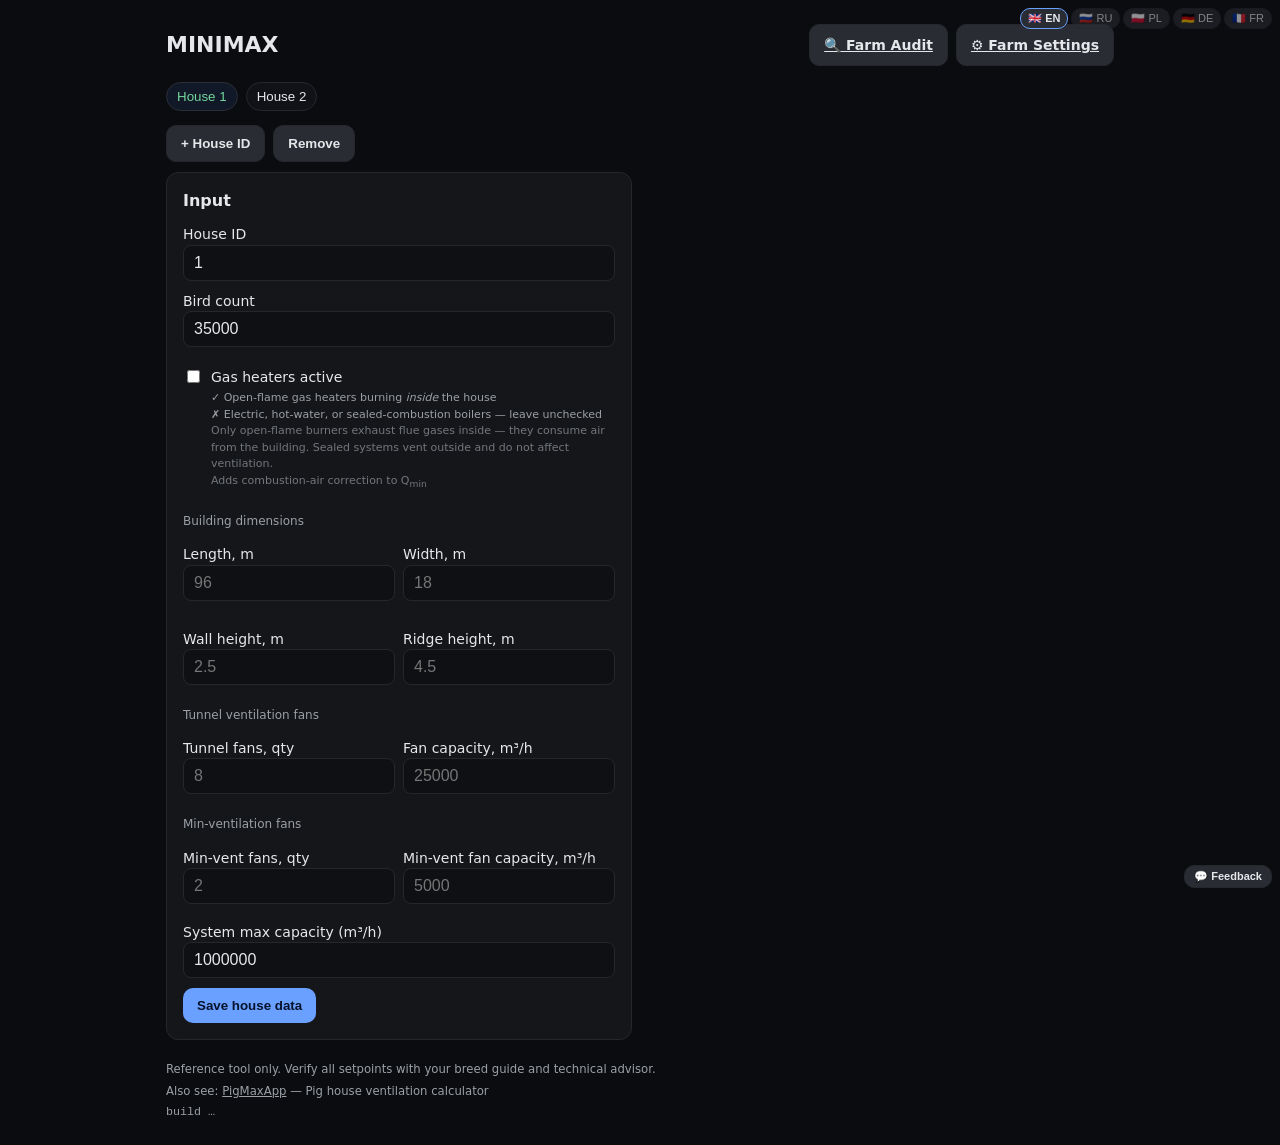
==== backend/app/static/index.html @ 1cb68621 "refactor(ui): no inline styles — components, utilities and tones in styles.css Step 2 of making the " ====
<!doctype html>
<html lang="en">
<head>
  <meta charset="utf-8" />
  <meta name="viewport" content="width=device-width, initial-scale=1" />
  <title>MINIMAX — Poultry House</title>
  <link rel="stylesheet" href="./styles.css" />
  <link rel="stylesheet" href="./theme.css" />
  <script src="./i18n/en.js"></script>
  <script src="./i18n/ru.js"></script>
  <script src="./i18n/pl.js"></script>
  <script src="./i18n/de.js"></script>
  <script src="./i18n/fr.js"></script>
  <script src="./i18n.js"></script>
  <script src="./ui.js"></script>
  <script src="./write-token.js"></script>
</head>
<body data-page-title="index_title">
  <main class="container">
    <div class="d-flex jc-between ai-center mb-16 wrap gap-10">
      <h1 class="m-0" data-i18n="index_h1">Ventilation Min/Max</h1>
      <div class="d-flex gap-8 wrap">
        <a class="btn btn-secondary" href="./calculators.html" data-i18n="nav_calculators">🔧 Calculators</a>
        <a class="btn btn-secondary" href="./settings.html" data-i18n="nav_settings">⚙️ Farm Settings</a>
      </div>
    </div>

    <section>
      <div id="tabs" class="tabs"></div>
      <div class="d-flex gap-8 wrap mb-10">
        <button id="addTab" class="btn btn-secondary">+ <span data-i18n="label_house_id">House ID</span></button>
        <button id="delTab" class="btn btn-secondary" data-i18n="btn_remove">Remove house</button>
      </div>
    </section>

    <!-- Content container -->
    <div id="contentContainer">
      <!-- Calc tab -->
      <section id="calcContent" class="grid">
        <div class="card">
          <h2 data-i18n="input_h2">Input</h2>
          <label>
            <span data-i18n="label_house_id">House ID</span>
            <input id="house" type="text" data-i18n-placeholder="house_placeholder" placeholder="e.g. House A-1" />
          </label>
          <label>
            <span data-i18n="label_bird_count">Bird count</span>
            <input id="birds" type="number" min="1" max="60000" />
          </label>

          <!-- Heater checkbox with explanation -->
          <label class="inline ai-flex-start gap-8">
            <input id="heater" type="checkbox" class="mt-3 shrink-0" />
            <span>
              <span data-i18n="heater_label">Gas heaters active</span>
              <span class="muted fs-11 d-block mt-3 lh-1_5"
                    data-i18n-html="heater_desc_html"></span>
            </span>
          </label>

          <!-- Building dimensions -->
          <p class="muted fs-12 mt-12 mb-4" data-i18n="label_bldg_dims_grp">Building dimensions</p>
          <div class="d-grid cols-2 gap-8">
            <label>
              <span data-i18n="label_length_idx">Length, m</span>
              <input id="houseLength" type="number" step="0.5" min="10" max="500" placeholder="96" />
            </label>
            <label>
              <span data-i18n="label_width_idx">Width, m</span>
              <input id="houseWidth" type="number" step="0.5" min="5" max="100" placeholder="18" />
            </label>
            <label>
              <span data-i18n="label_height_wall_idx">Wall height, m</span>
              <input id="houseHeightWall" type="number" step="0.1" min="1" max="10" placeholder="2.5" />
            </label>
            <label>
              <span data-i18n="label_height_ridge_idx">Ridge height, m</span>
              <input id="houseHeightRidge" type="number" step="0.1" min="1" max="20" placeholder="4.5" />
            </label>
          </div>

          <div id="uaBadge" class="note-ok mt-8 py-6 px-12 fs-12" hidden></div>

          <p class="muted fs-12 mt-12 mb-4" data-i18n="label_tunnel_fans_grp">Tunnel ventilation fans</p>
          <div class="d-grid cols-2 gap-8">
            <label>
              <span data-i18n="label_num_fans">Tunnel fans, qty</span>
              <input id="numFans" type="number" min="1" max="50" placeholder="8" />
            </label>
            <label>
              <span data-i18n="label_fan_cap_m3h">Fan capacity, m³/h</span>
              <input id="fanCapM3h" type="number" min="1000" step="1000" placeholder="25000" />
            </label>
          </div>

          <p class="muted fs-12 mt-12 mb-4" data-i18n="label_min_fans_grp">Min-ventilation fans</p>
          <div class="d-grid cols-2 gap-8">
            <label>
              <span data-i18n="label_num_min_fans">Min-vent fans, qty</span>
              <input id="numMinFans" type="number" min="1" max="50" placeholder="2" />
            </label>
            <label>
              <span data-i18n="label_min_fan_cap_m3h">Min-vent fan capacity, m³/h</span>
              <input id="minFanCapM3h" type="number" min="100" step="100" placeholder="5000" />
            </label>
          </div>

          <label class="mt-8">
            <span class="d-flex ai-center gap-6 wrap">
              <span data-i18n="label_sys_max">System max capacity (m³/h)</span>
              <span id="capAutoNote" class="muted fs-11"></span>
            </span>
            <input id="cap" type="number" min="0"
                   data-i18n-placeholder="placeholder_cap"
                   placeholder="leave blank if unknown" />
          </label>
          <div class="d-flex gap-8 wrap mt-4">
            <button id="sumBtn" class="btn" data-i18n="btn_save_house">Save house data</button>
          </div>
        </div>
      </section>
    </div>

    <footer>
      <small data-i18n="footer_text">Reference tool only. Verify all setpoints with your breed guide and technical advisor.</small>
      <small class="muted d-block mt-4">
        <span data-i18n="footer_see_also">Also see:</span>
        <a href="https://github.com/MikeVances/PigMaxApp" target="_blank" class="c-muted">PigMaxApp</a>
        — <span data-i18n="footer_related_pig">Pig house ventilation calculator</span>
      </small>
      <!-- Хэш коммита из /version: быстрая проверка, что деплой на Render прошёл -->
      <small class="muted d-block mt-4 ff-mono">build <span id="buildVersion">…</span></small>
    </footer>

    <script>
      // Показываем хэш коммита из Render — моментальная проверка что деплой прошёл
      fetch('./version').then(r => r.json()).then(d => {
        document.getElementById('buildVersion').textContent = d.commit;
      }).catch(() => {});
    </script>
  </main>

  <!-- Confirm delete modal -->
  <div id="modal" class="modal hidden">
    <div class="modal-card">
      <h3 class="mt-0 mb-8" data-i18n="modal_title">Remove house?</h3>
      <p class="muted" id="modalText" data-i18n="modal_default_txt">Are you sure you want to remove this house?</p>
      <div class="d-flex gap-8 jc-end mt-12">
        <button id="modalCancel" class="btn btn-secondary" data-i18n="modal_cancel">Cancel</button>
        <button id="modalOk" class="btn btn-danger" data-i18n="modal_remove">Remove</button>
      </div>
    </div>
  </div>

  <script src="./app.js"></script>
  <script src="./feedback.js"></script>
</body>
</html>
---- backend/app/static/styles.css ----
/* ─────────────────────────────────────────────────────────────────────────────
   Дизайн-токены. Единственное место, где заданы цвета, радиусы и шрифт.
   Разметка и JS ссылаются только на var(--…); чтобы перекрасить интерфейс,
   достаточно переопределить переменные в data/theme.css (подключается после
   этого файла, см. README «Customizing the look»).
   ───────────────────────────────────────────────────────────────────────────── */
:root {
  /* Поверхности: от самой тёмной (фон страницы) к приподнятым */
  --bg:              #0b0c10;
  --card:            #15161a;
  --surface:         #0e1013;   /* поля ввода, строки «ключ-значение», инфо-блоки, code */
  --surface-raised:  #101217;   /* неактивная вкладка */
  --surface-active:  #111827;   /* активная вкладка */
  --bar-track:       #1a1b20;   /* дорожка индикатора в процентах */
  --btn-secondary:   #2a2c33;
  --border:          #26272c;
  --border-active:   #2b2e35;

  /* Текст и акценты */
  --text:            #e6e7eb;
  --muted:           #9aa0a6;
  --accent:          #6aa0ff;   /* основная кнопка, ссылки, первая серия графика */
  --accent-2:        #74d69b;   /* активная вкладка, третья серия графика */
  --on-accent:       #05122b;   /* текст на кнопке акцентного цвета */

  /* Статусы: три уровня «хорошо / внимание / плохо» и фон для заметок */
  --ok:              #74d69b;
  --ok-bg:           #0f1f15;
  --warn:            #ffcf6b;
  --warn-bg:         #3a2f1a;
  --danger:          #ff7a7a;
  --danger-bg:       #2a1a1a;
  --on-danger:       #1b0b0b;   /* текст на кнопке цвета danger */

  /* Шкала оценки из четырёх ступеней (герметичность, качество калибровки,
     индекс THI, скорость в приточных): от отличного к плохому */
  --grade-1:         #4ade80;  --grade-1-bg: #14532d;
  --grade-2:         #fbbf24;  --grade-2-bg: #713f12;
  --grade-3:         #fb923c;  --grade-3-bg: #7c2d12;
  --grade-4:         #f87171;  --grade-4-bg: #450a0a;

  /* Серии графиков профиля (вес, температура, вентиляция) */
  --chart-1:         var(--accent);
  --chart-2:         var(--warn);
  --chart-3:         var(--accent-2);

  /* Геометрия и прочее */
  --radius-xs:       4px;
  --radius-sm:       6px;
  --radius:          8px;
  --radius-lg:       12px;
  --radius-pill:     999px;
  --overlay:         rgba(0, 0, 0, 0.5);
  --shadow-modal:    0 10px 30px rgba(0, 0, 0, 0.4);
  --font:            14px/1.45 system-ui, -apple-system, Segoe UI, Roboto, Arial;
}

/* ─── База ─────────────────────────────────────────────────────────────────── */
* { box-sizing: border-box; }
/* Атрибут hidden — единственный способ скрыть элемент из JS (el.hidden = true).
   !important нужен, потому что display из классов (.d-flex, .grid) иначе
   перебивает правило браузера для [hidden] и элемент остаётся видимым. */
[hidden] { display: none !important; }
body { background: var(--bg); color: var(--text); margin: 0; font: var(--font); }
.container { max-width: 980px; margin: 24px auto; padding: 0 16px; }
h1 { margin: 0 0 16px; font-size: 22px; }
h2 { font-size: 16px; margin: 0 0 12px; }
.grid { display: grid; grid-template-columns: 1fr 1fr; gap: 16px; align-items: start; }
.card { background: var(--card); border: 1px solid var(--border); border-radius: var(--radius-lg); padding: 16px; }
label { display: block; margin: 10px 0; }
/* Одиночный класс, а не label.inline: правило должно уступать утилитам ниже
   (ai-*, gap-*) так же, как раньше уступало inline-стилю */
.inline { display: inline-flex; align-items: center; gap: 6px; margin-right: 10px; }
input[type="number"], input[type="text"] { width: 100%; padding: 8px 10px; background: var(--surface); color: var(--text); border: 1px solid var(--border); border-radius: var(--radius); }
select { width: 100%; padding: 8px 10px; background: var(--surface); color: var(--text); border: 1px solid var(--border); border-radius: var(--radius); }

/* ─── Кнопки ───────────────────────────────────────────────────────────────── */
.btn { background: var(--accent); color: var(--on-accent); border: 0; padding: 10px 14px; border-radius: 10px; cursor: pointer; font-weight: 600; }
.btn-secondary { background: var(--btn-secondary); color: var(--text); border: 1px solid var(--border); }
.btn-danger { background: var(--danger); color: var(--on-danger); }
.btn:disabled { opacity: 0.38; cursor: not-allowed; }
.btn:not(:disabled):hover { filter: brightness(1.12); }

/* ─── Вкладки помещений ────────────────────────────────────────────────────── */
/* overflow-x:auto + nowrap — вкладки скроллятся горизонтально, а не переносятся.
   Без этого при большом числе домов вкладки занимают весь экран. */
.tabs { display: flex; gap: 8px; margin-bottom: 10px; flex-wrap: nowrap; overflow-x: auto; padding-bottom: 4px; -webkit-overflow-scrolling: touch; scrollbar-width: none; }
.tabs::-webkit-scrollbar { display: none; }
/* flex-shrink:0 — таб не сжимается при nowrap, сохраняет читаемость текста */
.tab { flex-shrink: 0; padding: 6px 10px; border: 1px solid var(--border); border-radius: var(--radius-pill); cursor: pointer; background: var(--surface-raised); color: var(--text); }
.tab.active { background: var(--surface-active); border-color: var(--border-active); color: var(--accent-2); }

/* ─── Вкладки инструментов (calculators.html) ──────────────────────────────── */
.tool-tabs { display: flex; gap: 8px; margin-bottom: 20px; flex-wrap: wrap; }
.tool-tab { padding: 8px 16px; border: 1px solid var(--border); border-radius: var(--radius-pill); cursor: pointer; background: var(--surface-raised); color: var(--text); transition: all .15s; touch-action: manipulation; }
.tool-tab.active { background: var(--surface-active); border-color: var(--border-active); color: var(--accent-2); }
.tool-panel { display: none; }
.tool-panel.active { display: block; }

/* ─── Результаты ───────────────────────────────────────────────────────────── */
.muted { color: var(--muted); }
.result { display: grid; gap: 8px; }
.kv { display: flex; justify-content: space-between; border: 1px solid var(--border); padding: 8px 10px; border-radius: var(--radius); background: var(--surface); }
.big { font-size: 22px; font-weight: 700; }
.ok { color: var(--ok); }
.warn { color: var(--warn); }
.danger { color: var(--danger); }

/* Бейдж итоговой оценки и его четыре ступени (классы герметичности из API) */
.result-badge { display: inline-block; padding: 6px 14px; border-radius: 20px; font-weight: 700; font-size: 16px; margin-bottom: 12px; }
.badge-tight      { background: var(--grade-1-bg); color: var(--grade-1); }
.badge-moderate   { background: var(--grade-2-bg); color: var(--grade-2); }
.badge-leaky      { background: var(--grade-3-bg); color: var(--grade-3); }
.badge-very_leaky { background: var(--grade-4-bg); color: var(--grade-4); }

.section-divider { border: 0; border-top: 1px solid var(--border); margin: 20px 0; }
.field-row   { display: grid; grid-template-columns: 1fr 1fr; gap: 12px; }
.field-row-3 { display: grid; grid-template-columns: 1fr 1fr 1fr; gap: 12px; }
@media (max-width: 600px) {
  .field-row, .field-row-3 { grid-template-columns: 1fr; }
}

.info-block { background: var(--surface); border: 1px solid var(--border); border-radius: var(--radius); padding: 12px 14px; margin-top: 8px; font-size: 13px; color: var(--muted); line-height: 1.6; }
.pct-bar-wrap { background: var(--bar-track); border-radius: var(--radius-sm); height: 10px; overflow: hidden; margin-top: 6px; }
.pct-bar { height: 10px; border-radius: var(--radius-sm); transition: width .4s; }

/* ─── Таблицы ──────────────────────────────────────────────────────────────── */
table { width: 100%; border-collapse: collapse; margin-top: 12px; }
th, td { border-bottom: 1px solid var(--border); padding: 8px 6px; text-align: right; }
th:first-child, td:first-child { text-align: left; }
/* input внутри td создаёт свой formatting context — наследование text-align не работает */
td input[type="number"], td input[type="text"] { text-align: right; }
footer { margin-top: 18px; color: var(--muted); }
code { background: var(--surface); padding: 2px 6px; border-radius: var(--radius-sm); border: 1px solid var(--border); }

/* ─── Мобильные нюансы ─────────────────────────────────────────────────────── */
/* Предотвращаем авто-зум iOS Safari при фокусе на инпуте (триггер < 16px) */
input[type="number"], input[type="text"], select, textarea { font-size: 16px; }

/* Убираем 300мс задержку двойного тапа на iOS на интерактивных элементах */
.btn, .tab, button { touch-action: manipulation; }

/* Переключатель языка (создаёт i18n.js) */
.lang-switcher { position: fixed; top: 8px; right: 8px; z-index: 9999; display: flex; gap: 3px; }

@media (max-width: 860px) {
  .grid { grid-template-columns: 1fr; }
  /* На узком экране фиксированный угол закрывал заголовок страницы —
     переключатель становится обычной строкой над шапкой */
  .lang-switcher { position: static; justify-content: flex-end; padding: 8px 16px 0; }
}

/* ─── Модальное окно ───────────────────────────────────────────────────────── */
.modal { position: fixed; inset: 0; background: var(--overlay); display: grid; place-items: center; z-index: 1000; }
.modal.hidden { display: none; }
.modal-card { background: var(--card); border: 1px solid var(--border); border-radius: var(--radius-lg); padding: 16px; width: min(420px, 90vw); box-shadow: var(--shadow-modal); }

/* ═════════════════════════════════════════════════════════════════════════════
   Компоненты. Повторяющиеся сочетания со смыслом — правится одно место, а не
   каждая разметка. Порядок важен: этот раздел идёт после базовых правил
   (.btn, .kv, .modal-card), поэтому при равной специфичности побеждает он.
   ═════════════════════════════════════════════════════════════════════════════ */
/* Подсказка под полем или над таблицей */
.hint { font-size: 13px; color: var(--muted); }
/* Подзаголовок группы строк (мелкие заглавные) */
.section-label { font-size: 11px; color: var(--muted); font-weight: 600; text-transform: uppercase; letter-spacing: 0.5px; }
/* Формула в справке: моноширинный, просторный межстрочный */
.formula { font-family: monospace; line-height: 1.9; }
/* Таблица итогов расчёта */
.res-table { width: 100%; font-size: 14px; border-collapse: collapse; }
/* Заметки: цветная левая кромка + фон тона. Отступы — утилитами по месту */
.note-ok   { background: var(--ok-bg);   border-left: 3px solid var(--ok);   border-radius: var(--radius-xs); }
.note-warn { background: var(--warn-bg); border-left: 3px solid var(--warn); border-radius: var(--radius-xs); }
.divider { border: none; border-top: 1px solid var(--border); }
/* SVG-графики профиля тянутся по ширине карточки */
.chart-svg { width: 100%; height: auto; display: block; }
/* Окно чуть шире стандартного .modal-card (обратная связь) */
.dialog-narrow { width: min(480px, 92vw); }

/* Таймер теста остывания: акцент в покое, второй акцент во время замера */
.timer-display { font-size: 52px; font-weight: 700; font-family: monospace; letter-spacing: 6px; color: var(--accent); }
.timer-display.is-running { color: var(--accent-2); }
/* Кнопка отметки градуса: при одной зоне — крупная, её жмут на ходу */
.tap-btn-solo { font-size: 18px; padding: 12px 22px; }
/* Пилюля оценки (качество калибровки UA): фон и цвет — ступень шкалы */
.grade-pill { padding: 2px 10px; border-radius: 10px; font-size: 12px; }
/* Переключатель единиц графика: неактивная кнопка приглушена */
.unit-toggle { padding: 4px 12px; font-size: 12px; }
.is-dim { opacity: 0.45; }

/* Кнопки языка (создаёт i18n.js): неактивные приглушены, активная — с акцентной рамкой */
.lang-btn { font-size: 11px; padding: 3px 7px; transition: opacity .15s, border-color .15s; opacity: 0.55; font-weight: 400; }
.lang-btn.is-active { opacity: 1; border-color: var(--accent); font-weight: 700; }
.lang-btn:disabled { opacity: 0.3; }

/* Обратная связь (создаёт feedback.js) */
.feedback-trigger { position: fixed; bottom: 12px; right: 8px; z-index: 9998; font-size: 11px; padding: 4px 9px; }
.feedback-text { width: 100%; box-sizing: border-box; resize: vertical; background: var(--surface); color: inherit; border: 1px solid var(--border); border-radius: var(--radius-sm); padding: 8px; font-size: 14px; font-family: inherit; }
.feedback-status { min-height: 18px; font-size: 12px; margin-top: 6px; }

/* ═════════════════════════════════════════════════════════════════════════════
   Утилиты — одно свойство на класс, для разовой раскладки (отступы, сетки,
   размер шрифта). Имена: m/p + t/b/l/r/x/y + px (mt-8, px-12), fs-<px>, fw-<вес>,
   lh-1_5 (=1.5), d-flex, ai-/jc- (align/justify), cols-fit-<px> (auto-fit
   колонки шириной от N px), r-<px> (радиус). Цвета здесь не задаются — только
   через токены в разделе «Тоны» ниже.
   ═════════════════════════════════════════════════════════════════════════════ */
.d-block { display: block; }
.d-flex { display: flex; }
.d-grid { display: grid; }
.cols-2 { grid-template-columns: 1fr 1fr; }
.cols-fit-150 { grid-template-columns: repeat(auto-fit,minmax(150px,1fr)); }
.cols-fit-200 { grid-template-columns: repeat(auto-fit,minmax(200px,1fr)); }
.cols-fit-220 { grid-template-columns: repeat(auto-fit,minmax(220px,1fr)); }
.cols-fit-250 { grid-template-columns: repeat(auto-fit,minmax(250px,1fr)); }
.flex-1 { flex: 1; }
.shrink-0 { flex-shrink: 0; }
.wrap { flex-wrap: wrap; }
.basis-full { flex-basis: 100%; }
.ai-baseline { align-items: baseline; }
.ai-center { align-items: center; }
.ai-flex-end { align-items: flex-end; }
.ai-flex-start { align-items: flex-start; }
.ai-start { align-items: start; }
.jc-between { justify-content: space-between; }
.jc-end { justify-content: flex-end; }
.gap-6 { gap: 6px; }
.gap-8 { gap: 8px; }
.gap-10 { gap: 10px; }
.gap-12 { gap: 12px; }
.gap-16 { gap: 16px; }
.w-full { width: 100%; }
.minw-80 { min-width: 80px; }
.minw-140 { min-width: 140px; }
.minw-160 { min-width: 160px; }
.minw-180 { min-width: 180px; }
.minw-200 { min-width: 200px; }
.ox-auto { overflow-x: auto; }
.m-0 { margin: 0; }
.mb-0 { margin-bottom: 0; }
.mb-4 { margin-bottom: 4px; }
.mb-6 { margin-bottom: 6px; }
.mb-8 { margin-bottom: 8px; }
.mb-10 { margin-bottom: 10px; }
.mb-12 { margin-bottom: 12px; }
.mb-14 { margin-bottom: 14px; }
.mb-16 { margin-bottom: 16px; }
.mb-18 { margin-bottom: 18px; }
.mb-20 { margin-bottom: 20px; }
.ml-10 { margin-left: 10px; }
.ml-20 { margin-left: 20px; }
.mr-0 { margin-right: 0; }
.mt-0 { margin-top: 0; }
.mt-2 { margin-top: 2px; }
.mt-3 { margin-top: 3px; }
.mt-4 { margin-top: 4px; }
.mt-6 { margin-top: 6px; }
.mt-8 { margin-top: 8px; }
.mt-10 { margin-top: 10px; }
.mt-12 { margin-top: 12px; }
.mt-14 { margin-top: 14px; }
.mt-16 { margin-top: 16px; }
.mt-20 { margin-top: 20px; }
.mx-0 { margin-left: 0; margin-right: 0; }
.my-14 { margin-top: 14px; margin-bottom: 14px; }
.p-0 { padding: 0; }
.p-8 { padding: 8px; }
.p-10 { padding: 10px; }
.p-12 { padding: 12px; }
.pl-20 { padding-left: 20px; }
.pt-8 { padding-top: 8px; }
.pt-12 { padding-top: 12px; }
.px-0 { padding-left: 0; padding-right: 0; }
.px-8 { padding-left: 8px; padding-right: 8px; }
.px-12 { padding-left: 12px; padding-right: 12px; }
.px-16 { padding-left: 16px; padding-right: 16px; }
.py-4 { padding-top: 4px; padding-bottom: 4px; }
.py-6 { padding-top: 6px; padding-bottom: 6px; }
.py-20 { padding-top: 20px; padding-bottom: 20px; }
.fs-10 { font-size: 10px; }
.fs-11 { font-size: 11px; }
.fs-12 { font-size: 12px; }
.fs-13 { font-size: 13px; }
.fs-14 { font-size: 14px; }
.fs-16 { font-size: 16px; }
.fs-18 { font-size: 18px; }
.fs-20 { font-size: 20px; }
.fs-32 { font-size: 32px; }
.fw-400 { font-weight: 400; }
.fw-500 { font-weight: 500; }
.fw-600 { font-weight: 600; }
.fw-700 { font-weight: 700; }
.lh-1_5 { line-height: 1.5; }
.lh-1_6 { line-height: 1.6; }
.lh-1_8 { line-height: 1.8; }
.ff-mono { font-family: monospace; }
.ta-center { text-align: center; }
.ta-right { text-align: right; }
.ws-nowrap { white-space: nowrap; }
.op-70 { opacity: 0.7; }
.r-4 { border-radius: 4px; }
.r-6 { border-radius: 6px; }
.r-8 { border-radius: 8px; }
.r-10 { border-radius: 10px; }
.b-1 { border: 1px solid var(--border); }
.bt-1 { border-top: 1px solid var(--border); }
.bl-4 { border-left: 4px solid var(--border); }
.bl-3 { border-left: 3px solid var(--border); }

/* ═════════════════════════════════════════════════════════════════════════════
   Тоны. JS выбирает тон, а не цвет (ui.js: setTone/setBg/setEdge), поэтому
   смена палитры в theme.css перекрашивает и динамические статусы.
   Раздел последний: тон перекрывает цвет компонента (.muted, .hint).
   ═════════════════════════════════════════════════════════════════════════════ */
.c-text     { color: var(--text); }
.c-muted    { color: var(--muted); }
.c-accent   { color: var(--accent); }
.c-accent-2 { color: var(--accent-2); }
.c-ok       { color: var(--ok); }
.c-warn     { color: var(--warn); }
.c-danger   { color: var(--danger); }
.c-grade-1  { color: var(--grade-1); }
.c-grade-2  { color: var(--grade-2); }
.c-grade-3  { color: var(--grade-3); }
.c-grade-4  { color: var(--grade-4); }

.bg-bg        { background: var(--bg); }
.bg-card      { background: var(--card); }
.bg-ok-bg     { background: var(--ok-bg); }
.bg-danger-bg { background: var(--danger-bg); }
.bg-grade-1   { background: var(--grade-1-bg); }
.bg-grade-2   { background: var(--grade-2-bg); }
.bg-grade-3   { background: var(--grade-3-bg); }
.bg-grade-4   { background: var(--grade-4-bg); }

/* Цвет левой кромки карточки-решения; ширину задаёт bl-3/bl-4 */
.edge-ok     { border-left-color: var(--ok); }
.edge-danger { border-left-color: var(--danger); }
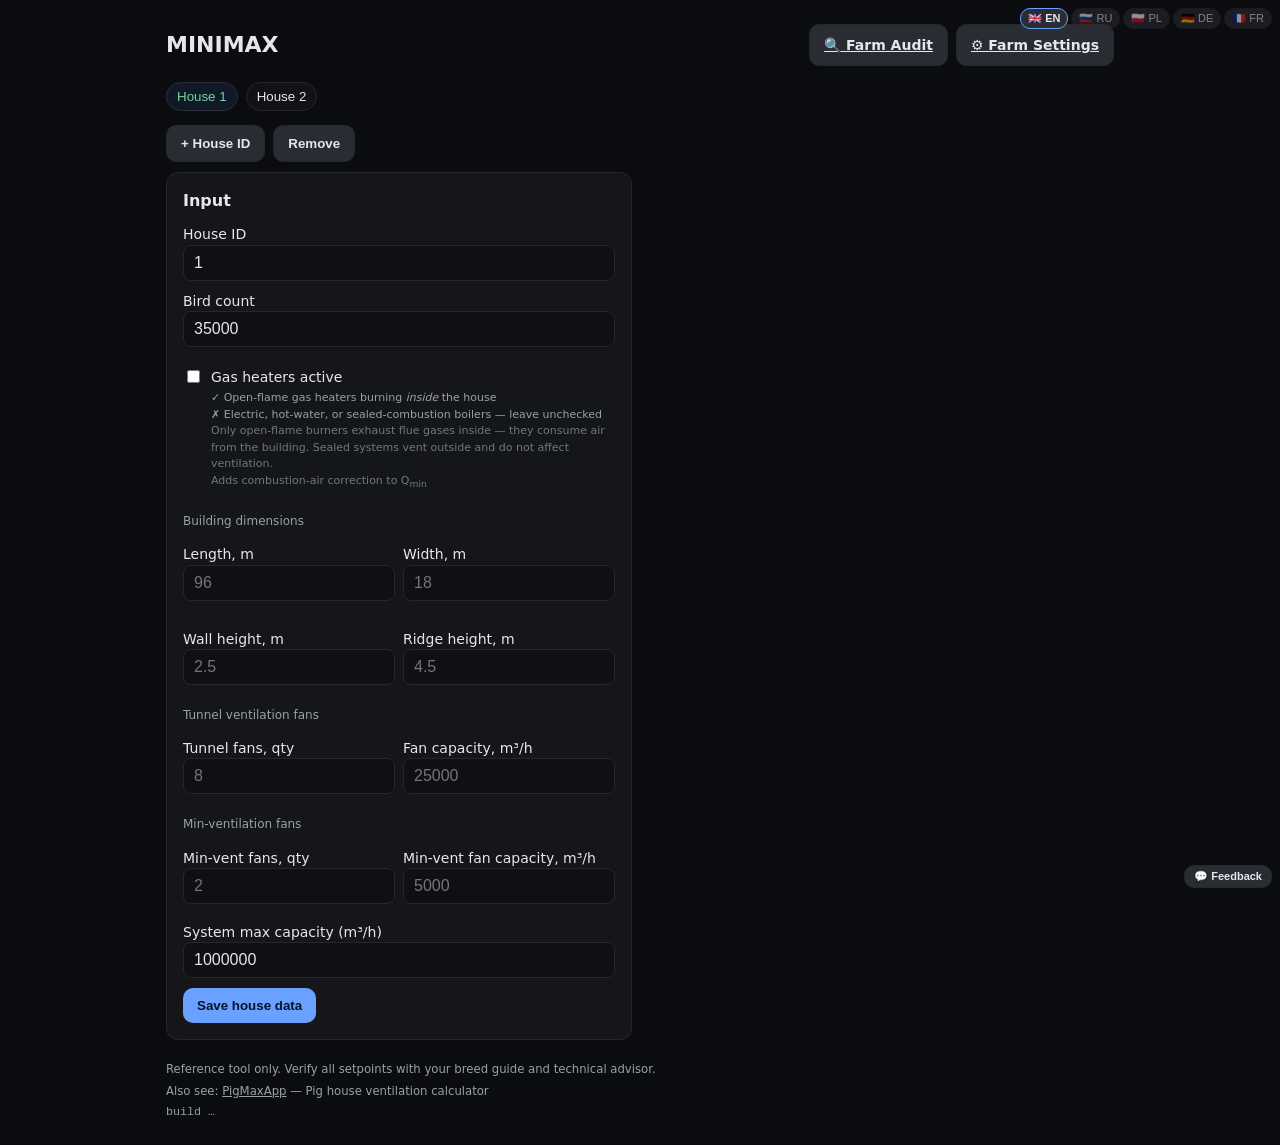
==== commit 5541d340: "fix(ui): parse numbers ourselves, report bad input at the field type="number" with parseFloat/Number" ====
--- a/backend/app/static/index.html
+++ b/backend/app/static/index.html
@@ -13,6 +13,7 @@
   <script src="./i18n/fr.js"></script>
   <script src="./i18n.js"></script>
   <script src="./ui.js"></script>
+  <script src="./numfield.js"></script>
   <script src="./write-token.js"></script>
 </head>
 <body data-page-title="index_title">
@@ -45,7 +46,7 @@
           </label>
           <label>
             <span data-i18n="label_bird_count">Bird count</span>
-            <input id="birds" type="number" min="1" max="60000" />
+            <input id="birds" type="text" data-num data-int inputmode="numeric" data-min="1" data-max="60000" />
           </label>
 
           <!-- Heater checkbox with explanation -->
@@ -63,19 +64,19 @@
           <div class="d-grid cols-2 gap-8">
             <label>
               <span data-i18n="label_length_idx">Length, m</span>
-              <input id="houseLength" type="number" step="0.5" min="10" max="500" placeholder="96" />
+              <input id="houseLength" type="text" data-num inputmode="decimal" data-min="10" data-max="500" placeholder="96" />
             </label>
             <label>
               <span data-i18n="label_width_idx">Width, m</span>
-              <input id="houseWidth" type="number" step="0.5" min="5" max="100" placeholder="18" />
+              <input id="houseWidth" type="text" data-num inputmode="decimal" data-min="5" data-max="100" placeholder="18" />
             </label>
             <label>
               <span data-i18n="label_height_wall_idx">Wall height, m</span>
-              <input id="houseHeightWall" type="number" step="0.1" min="1" max="10" placeholder="2.5" />
+              <input id="houseHeightWall" type="text" data-num inputmode="decimal" data-min="1" data-max="10" placeholder="2.5" />
             </label>
             <label>
               <span data-i18n="label_height_ridge_idx">Ridge height, m</span>
-              <input id="houseHeightRidge" type="number" step="0.1" min="1" max="20" placeholder="4.5" />
+              <input id="houseHeightRidge" type="text" data-num inputmode="decimal" data-min="1" data-max="20" placeholder="4.5" />
             </label>
           </div>
 
@@ -85,11 +86,11 @@
           <div class="d-grid cols-2 gap-8">
             <label>
               <span data-i18n="label_num_fans">Tunnel fans, qty</span>
-              <input id="numFans" type="number" min="1" max="50" placeholder="8" />
+              <input id="numFans" type="text" data-num data-int inputmode="numeric" data-min="1" data-max="50" placeholder="8" />
             </label>
             <label>
               <span data-i18n="label_fan_cap_m3h">Fan capacity, m³/h</span>
-              <input id="fanCapM3h" type="number" min="1000" step="1000" placeholder="25000" />
+              <input id="fanCapM3h" type="text" data-num inputmode="decimal" data-min="1000" placeholder="25000" />
             </label>
           </div>
 
@@ -97,11 +98,11 @@
           <div class="d-grid cols-2 gap-8">
             <label>
               <span data-i18n="label_num_min_fans">Min-vent fans, qty</span>
-              <input id="numMinFans" type="number" min="1" max="50" placeholder="2" />
+              <input id="numMinFans" type="text" data-num data-int inputmode="numeric" data-min="1" data-max="50" placeholder="2" />
             </label>
             <label>
               <span data-i18n="label_min_fan_cap_m3h">Min-vent fan capacity, m³/h</span>
-              <input id="minFanCapM3h" type="number" min="100" step="100" placeholder="5000" />
+              <input id="minFanCapM3h" type="text" data-num inputmode="decimal" data-min="100" placeholder="5000" />
             </label>
           </div>
 
@@ -110,7 +111,7 @@
               <span data-i18n="label_sys_max">System max capacity (m³/h)</span>
               <span id="capAutoNote" class="muted fs-11"></span>
             </span>
-            <input id="cap" type="number" min="0"
+            <input id="cap" type="text" data-num inputmode="decimal" data-min="0"
                    data-i18n-placeholder="placeholder_cap"
                    placeholder="leave blank if unknown" />
           </label>
--- a/backend/app/static/styles.css
+++ b/backend/app/static/styles.css
@@ -130,6 +130,8 @@
 th:first-child, td:first-child { text-align: left; }
 /* input внутри td создаёт свой formatting context — наследование text-align не работает */
 td input[type="number"], td input[type="text"] { text-align: right; }
+/* Неразобранное или вне диапазона число (numfield.js) — рамка у самого поля */
+input.is-invalid { border-color: var(--danger); background: var(--danger-bg); }
 footer { margin-top: 18px; color: var(--muted); }
 code { background: var(--surface); padding: 2px 6px; border-radius: var(--radius-sm); border: 1px solid var(--border); }
 
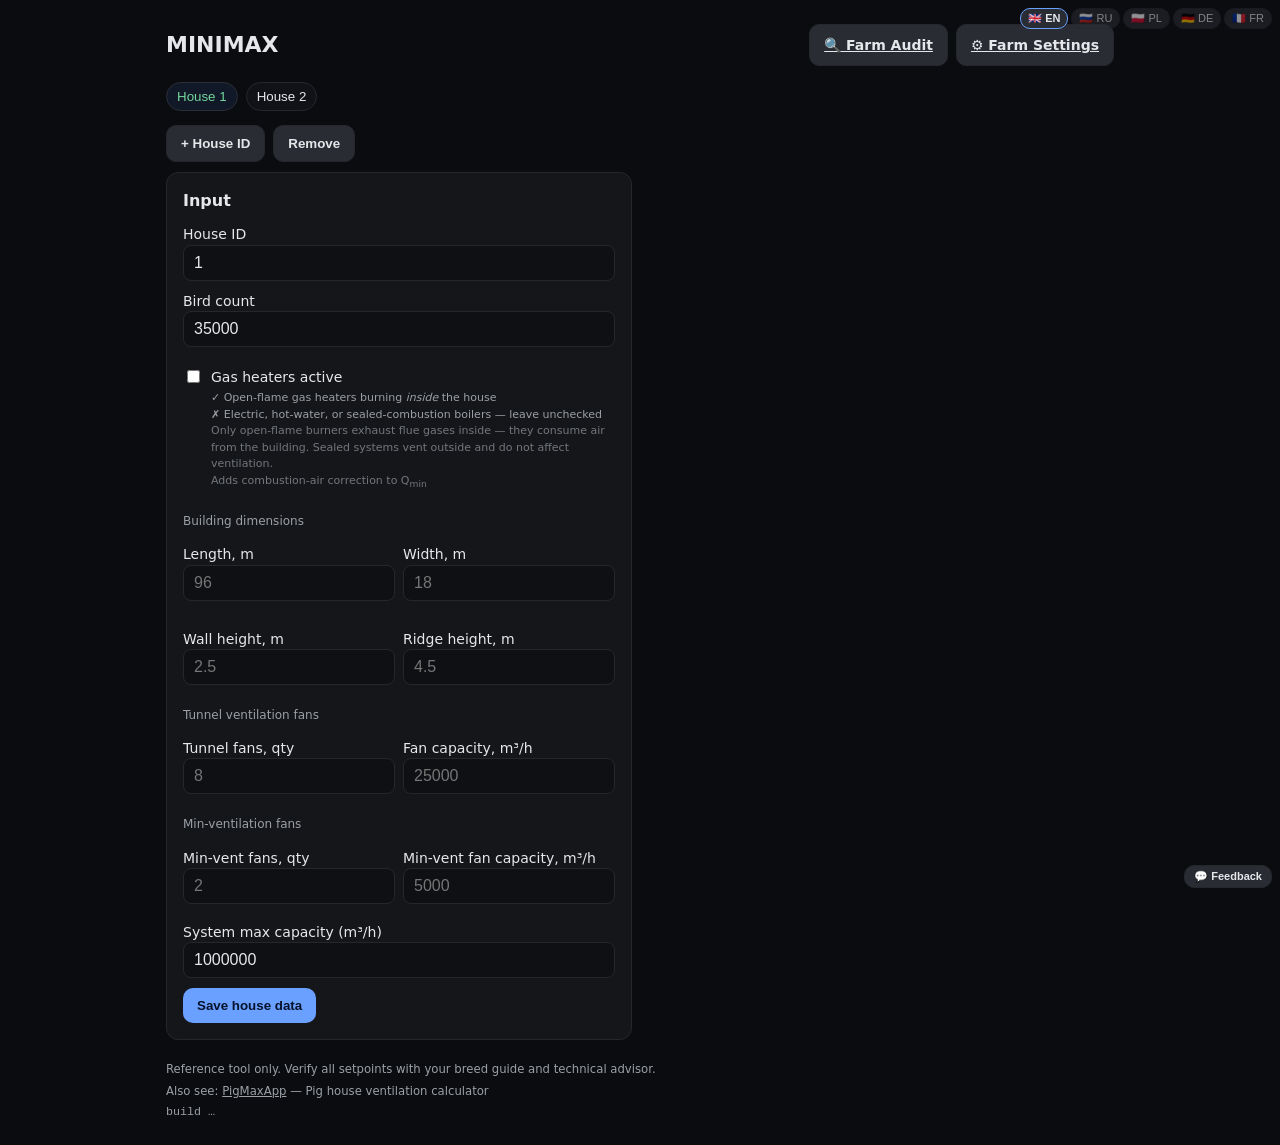
==== commit ab6137bb: "fix(ui): keep unsaved edits and name the form field in errors Switching house tabs silently overwrot" ====
--- a/backend/app/static/index.html
+++ b/backend/app/static/index.html
@@ -46,7 +46,7 @@
           </label>
           <label>
             <span data-i18n="label_bird_count">Bird count</span>
-            <input id="birds" type="text" data-num data-int inputmode="numeric" data-min="1" data-max="60000" />
+            <input id="birds" type="text" data-num data-int inputmode="numeric" data-min="1" data-max="60000" required />
           </label>
 
           <!-- Heater checkbox with explanation -->
--- a/backend/app/static/styles.css
+++ b/backend/app/static/styles.css
@@ -338,3 +338,4 @@
 /* Цвет левой кромки карточки-решения; ширину задаёт bl-3/bl-4 */
 .edge-ok     { border-left-color: var(--ok); }
 .edge-danger { border-left-color: var(--danger); }
+.edge-warn   { border-left-color: var(--warn); }
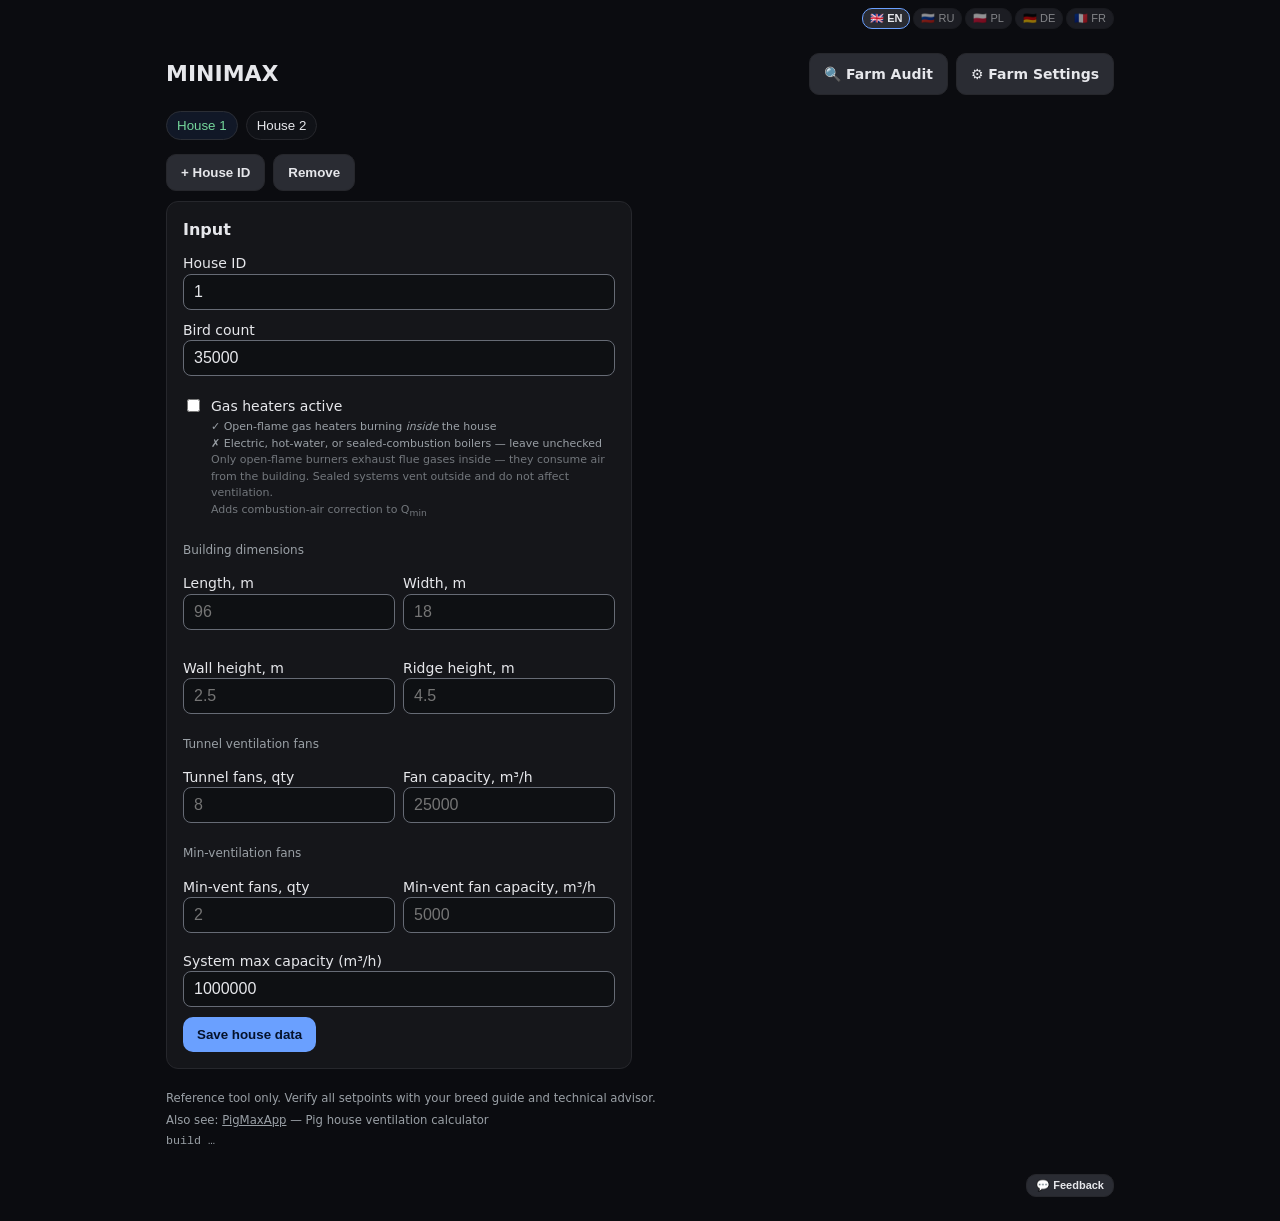
==== commit 376909da: "fix(ui): status line instead of alert for house limit and calibration save alert() blocked the page " ====
--- a/backend/app/static/index.html
+++ b/backend/app/static/index.html
@@ -31,6 +31,7 @@
       <div class="d-flex gap-8 wrap mb-10">
         <button id="addTab" class="btn btn-secondary">+ <span data-i18n="label_house_id">House ID</span></button>
         <button id="delTab" class="btn btn-secondary" data-i18n="btn_remove">Remove house</button>
+        <span id="tabsStatus" class="fs-12 basis-full" role="status" hidden></span>
       </div>
     </section>
 
--- a/backend/app/static/styles.css
+++ b/backend/app/static/styles.css
@@ -15,6 +15,10 @@
   --btn-secondary:   #2a2c33;
   --border:          #26272c;
   --border-active:   #2b2e35;
+  /* Рамка поля ввода. Не --border: та декоративная (карточки, строки), а по рамке
+     поля человек узнаёт, куда тапать, — WCAG 1.4.11 требует 3:1 к фону карточки.
+     #26272c давал 1.2:1, поле на телефоне в корпусе не было видно вовсе */
+  --field-border:    #666b75;
 
   /* Текст и акценты */
   --text:            #e6e7eb;
@@ -71,11 +75,17 @@
 /* Одиночный класс, а не label.inline: правило должно уступать утилитам ниже
    (ai-*, gap-*) так же, как раньше уступало inline-стилю */
 .inline { display: inline-flex; align-items: center; gap: 6px; margin-right: 10px; }
-input[type="number"], input[type="text"] { width: 100%; padding: 8px 10px; background: var(--surface); color: var(--text); border: 1px solid var(--border); border-radius: var(--radius); }
-select { width: 100%; padding: 8px 10px; background: var(--surface); color: var(--text); border: 1px solid var(--border); border-radius: var(--radius); }
+input[type="number"], input[type="text"] { width: 100%; padding: 8px 10px; background: var(--surface); color: var(--text); border: 1px solid var(--field-border); border-radius: var(--radius); }
+select { width: 100%; padding: 8px 10px; background: var(--surface); color: var(--text); border: 1px solid var(--field-border); border-radius: var(--radius); }
+/* Без этого ссылки браузерно-синие: #0000ee на тёмной карточке — 1.9:1, не читается.
+   Правило из стилей автора перекрывает и :visited браузера */
+a { color: var(--accent); }
 
 /* ─── Кнопки ───────────────────────────────────────────────────────────────── */
 .btn { background: var(--accent); color: var(--on-accent); border: 0; padding: 10px 14px; border-radius: 10px; cursor: pointer; font-weight: 600; }
+/* Ссылка в виде кнопки (навигация): подчёркивание браузера ей не нужно — форма
+   кнопки уже говорит, что сюда жмут. Строчные ссылки в тексте подчёркнуты (WCAG 1.4.1) */
+a.btn { text-decoration: none; }
 .btn-secondary { background: var(--btn-secondary); color: var(--text); border: 1px solid var(--border); }
 .btn-danger { background: var(--danger); color: var(--on-danger); }
 .btn:disabled { opacity: 0.38; cursor: not-allowed; }
@@ -130,6 +140,9 @@
 th:first-child, td:first-child { text-align: left; }
 /* input внутри td создаёт свой formatting context — наследование text-align не работает */
 td input[type="number"], td input[type="text"] { text-align: right; }
+/* Нижняя граница ширины: иначе соседняя колонка с длинным заголовком сжимает
+   поле до 30–40 px, и трёхзначное число в нём уже не видно целиком */
+td input[type="text"] { min-width: 64px; }
 /* Неразобранное или вне диапазона число (numfield.js) — рамка у самого поля */
 input.is-invalid { border-color: var(--danger); background: var(--danger-bg); }
 footer { margin-top: 18px; color: var(--muted); }
@@ -142,14 +155,25 @@
 /* Убираем 300мс задержку двойного тапа на iOS на интерактивных элементах */
 .btn, .tab, button { touch-action: manipulation; }
 
-/* Переключатель языка (создаёт i18n.js) */
-.lang-switcher { position: fixed; top: 8px; right: 8px; z-index: 9999; display: flex; gap: 3px; }
+/* Переключатель языка (создаёт i18n.js) — всегда строка над шапкой, по правому краю
+   колонки .container. Фиксированный угол закрывал кнопки навигации на любом экране
+   уже 1500 px: контейнер 980 px оставляет справа поле меньше ширины пяти кнопок */
+.lang-switcher { display: flex; gap: 3px; justify-content: flex-end; max-width: 980px; margin: 0 auto; padding: 8px 16px 0; }
 
 @media (max-width: 860px) {
   .grid { grid-template-columns: 1fr; }
-  /* На узком экране фиксированный угол закрывал заголовок страницы —
-     переключатель становится обычной строкой над шапкой */
-  .lang-switcher { position: static; justify-content: flex-end; padding: 8px 16px 0; }
+}
+
+/* Сенсорный экран: касаемые не меньше 44 px (Apple HIG, WCAG 2.5.5). Палец в
+   перчатке на телефоне в корпусе промахивается по кнопке в 26 px. Только для
+   pointer: coarse — на десктопе мышью мелкие кнопки удобнее и не раздувают форму */
+@media (pointer: coarse) {
+  .btn, .tab, .tool-tab,
+  input[type="number"], input[type="text"], select { min-height: 44px; }
+  /* У строчной ссылки min-height не действует — нужен блочный контекст */
+  a.btn { display: inline-flex; align-items: center; }
+  /* Целью служит весь label вокруг флажка, сам флажок — чтобы было видно, куда тапать */
+  input[type="checkbox"] { width: 22px; height: 22px; }
 }
 
 /* ─── Модальное окно ───────────────────────────────────────────────────────── */
@@ -196,8 +220,14 @@
 .lang-btn:disabled { opacity: 0.3; }
 
 /* Обратная связь (создаёт feedback.js) */
-.feedback-trigger { position: fixed; bottom: 12px; right: 8px; z-index: 9998; font-size: 11px; padding: 4px 9px; }
-.feedback-text { width: 100%; box-sizing: border-box; resize: vertical; background: var(--surface); color: inherit; border: 1px solid var(--border); border-radius: var(--radius-sm); padding: 8px; font-size: 14px; font-family: inherit; }
+/* В потоке под содержимым, по правому краю колонки: прибитая к углу кнопка при
+   прокрутке закрывала правую колонку чисел в таблицах результатов (они выровнены
+   вправо). В угол — только когда боковое поле у контейнера 980 px шире самой кнопки */
+.feedback-trigger { display: block; margin: 0 max(16px, calc((100% - 980px) / 2 + 16px)) 24px auto; font-size: 11px; padding: 4px 9px; }
+@media (min-width: 1300px) {
+  .feedback-trigger { position: fixed; bottom: 12px; right: 8px; z-index: 9998; margin: 0; }
+}
+.feedback-text { width: 100%; box-sizing: border-box; resize: vertical; background: var(--surface); color: inherit; border: 1px solid var(--field-border); border-radius: var(--radius-sm); padding: 8px; font-size: 14px; font-family: inherit; }
 .feedback-status { min-height: 18px; font-size: 12px; margin-top: 6px; }
 
 /* ═════════════════════════════════════════════════════════════════════════════
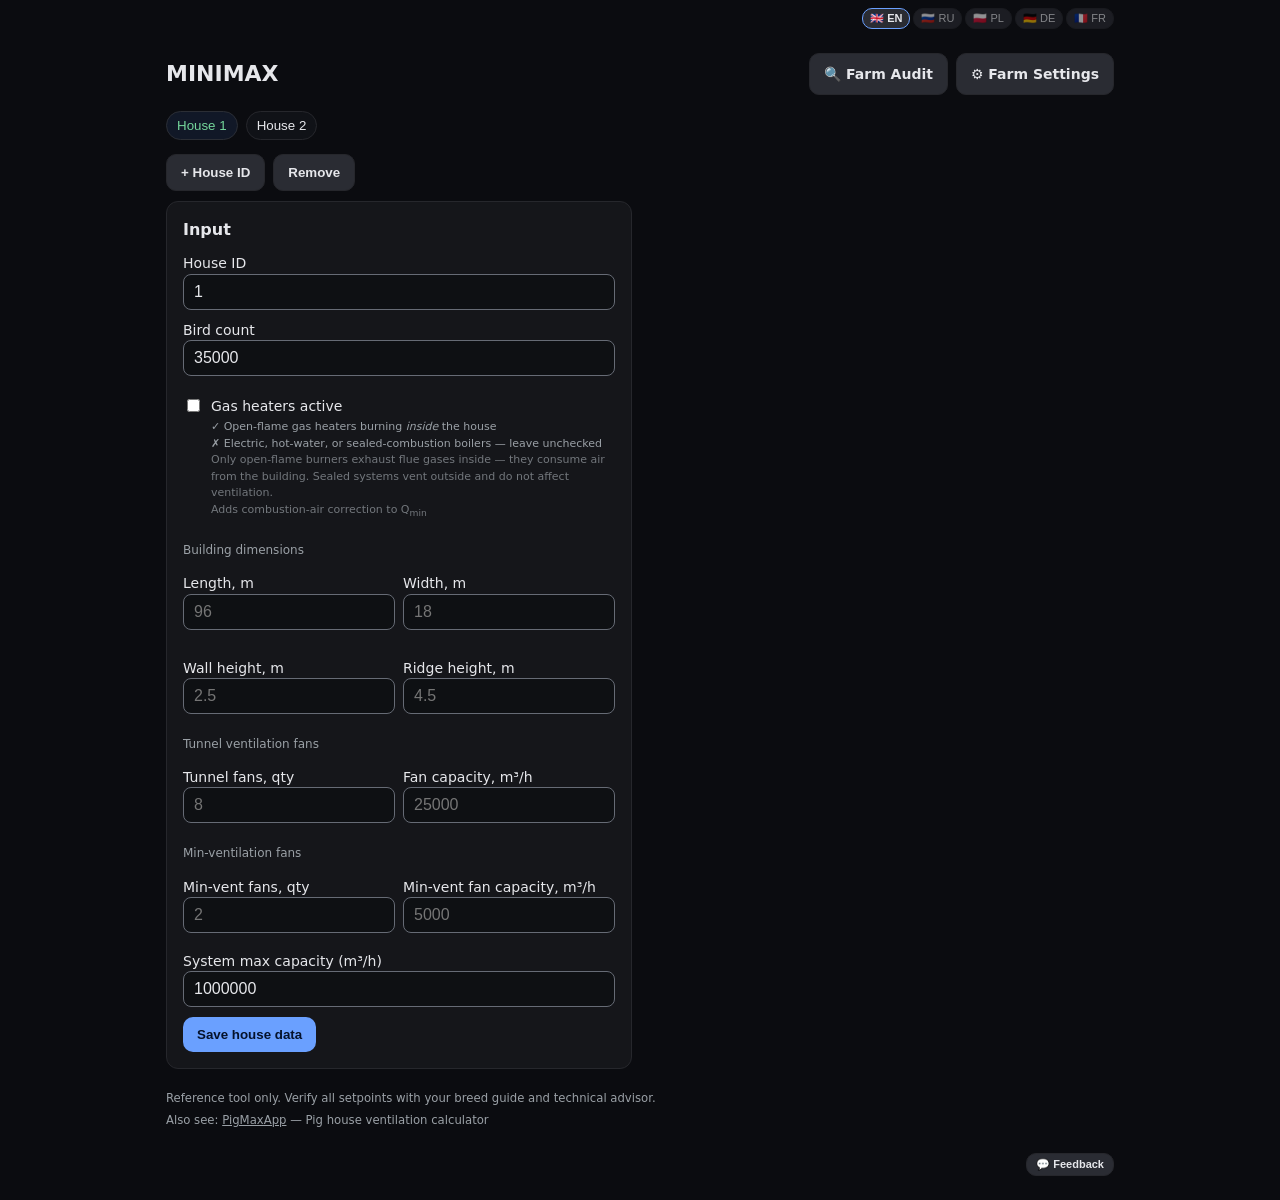
==== commit ac0aac9b: "feat(ui): show the running version on every page /version knew only RENDER_GIT_COMMIT and answered "" ====
--- a/backend/app/static/index.html
+++ b/backend/app/static/index.html
@@ -130,22 +130,13 @@
         <a href="https://github.com/MikeVances/PigMaxApp" target="_blank" class="c-muted">PigMaxApp</a>
         — <span data-i18n="footer_related_pig">Pig house ventilation calculator</span>
       </small>
-      <!-- Хэш коммита из /version: быстрая проверка, что деплой на Render прошёл -->
-      <small class="muted d-block mt-4 ff-mono">build <span id="buildVersion">…</span></small>
     </footer>
-
-    <script>
-      // Показываем хэш коммита из Render — моментальная проверка что деплой прошёл
-      fetch('./version').then(r => r.json()).then(d => {
-        document.getElementById('buildVersion').textContent = d.commit;
-      }).catch(() => {});
-    </script>
   </main>
 
   <!-- Confirm delete modal -->
   <div id="modal" class="modal hidden">
-    <div class="modal-card">
-      <h3 class="mt-0 mb-8" data-i18n="modal_title">Remove house?</h3>
+    <div class="modal-card" role="dialog" aria-modal="true" aria-labelledby="modalTitle" aria-describedby="modalText">
+      <h3 id="modalTitle" class="mt-0 mb-8" data-i18n="modal_title">Remove house?</h3>
       <p class="muted" id="modalText" data-i18n="modal_default_txt">Are you sure you want to remove this house?</p>
       <div class="d-flex gap-8 jc-end mt-12">
         <button id="modalCancel" class="btn btn-secondary" data-i18n="modal_cancel">Cancel</button>
--- a/backend/app/static/styles.css
+++ b/backend/app/static/styles.css
@@ -227,6 +227,8 @@
 @media (min-width: 1300px) {
   .feedback-trigger { position: fixed; bottom: 12px; right: 8px; z-index: 9998; margin: 0; }
 }
+/* Версия приложения внизу страницы (ui.js): моноширинно, по колонке контейнера */
+.version-tag { max-width: 980px; margin: 0 auto 16px; padding: 0 16px; font: 11px/1.4 monospace; color: var(--muted); }
 .feedback-text { width: 100%; box-sizing: border-box; resize: vertical; background: var(--surface); color: inherit; border: 1px solid var(--field-border); border-radius: var(--radius-sm); padding: 8px; font-size: 14px; font-family: inherit; }
 .feedback-status { min-height: 18px; font-size: 12px; margin-top: 6px; }
 
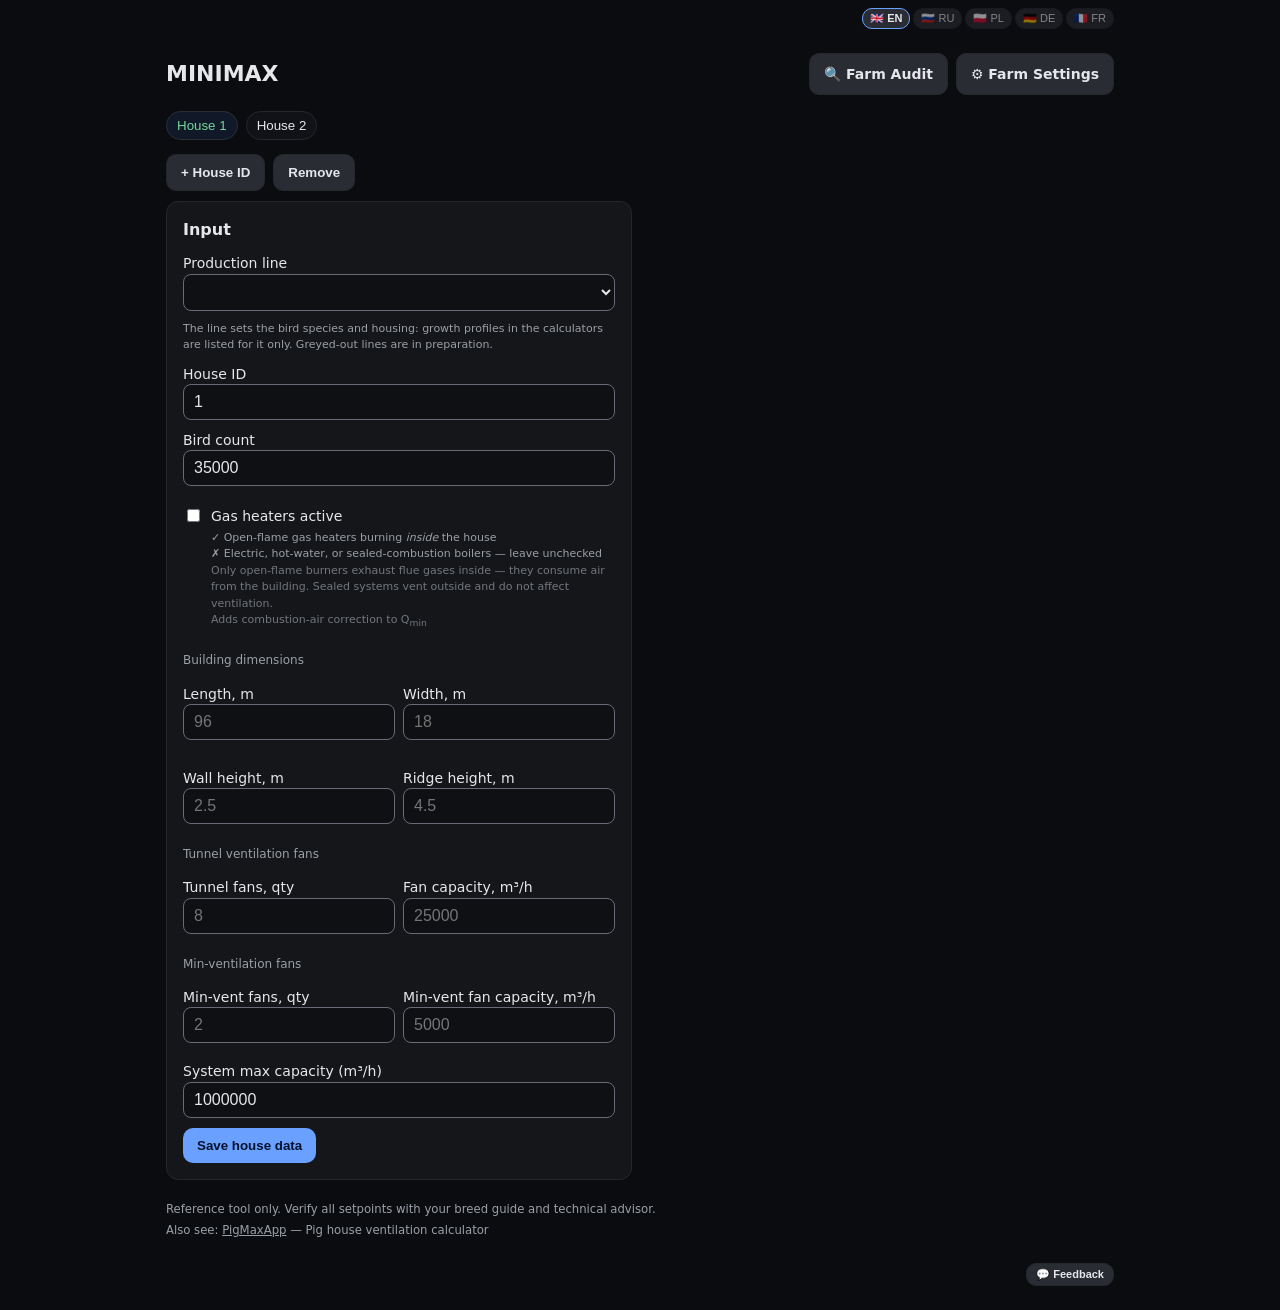
==== commit 377688fb: "feat(ui): production line per house, growth profiles filtered by it A house now picks its production" ====
--- a/backend/app/static/index.html
+++ b/backend/app/static/index.html
@@ -41,6 +41,11 @@
       <section id="calcContent" class="grid">
         <div class="card">
           <h2 data-i18n="input_h2">Input</h2>
+          <label>
+            <span data-i18n="label_production">Production line</span>
+            <select id="production"></select>
+          </label>
+          <p class="muted fs-11 mt-4 mb-0 lh-1_5" data-i18n="production_hint">The line sets the bird species and housing.</p>
           <label>
             <span data-i18n="label_house_id">House ID</span>
             <input id="house" type="text" data-i18n-placeholder="house_placeholder" placeholder="e.g. House A-1" />
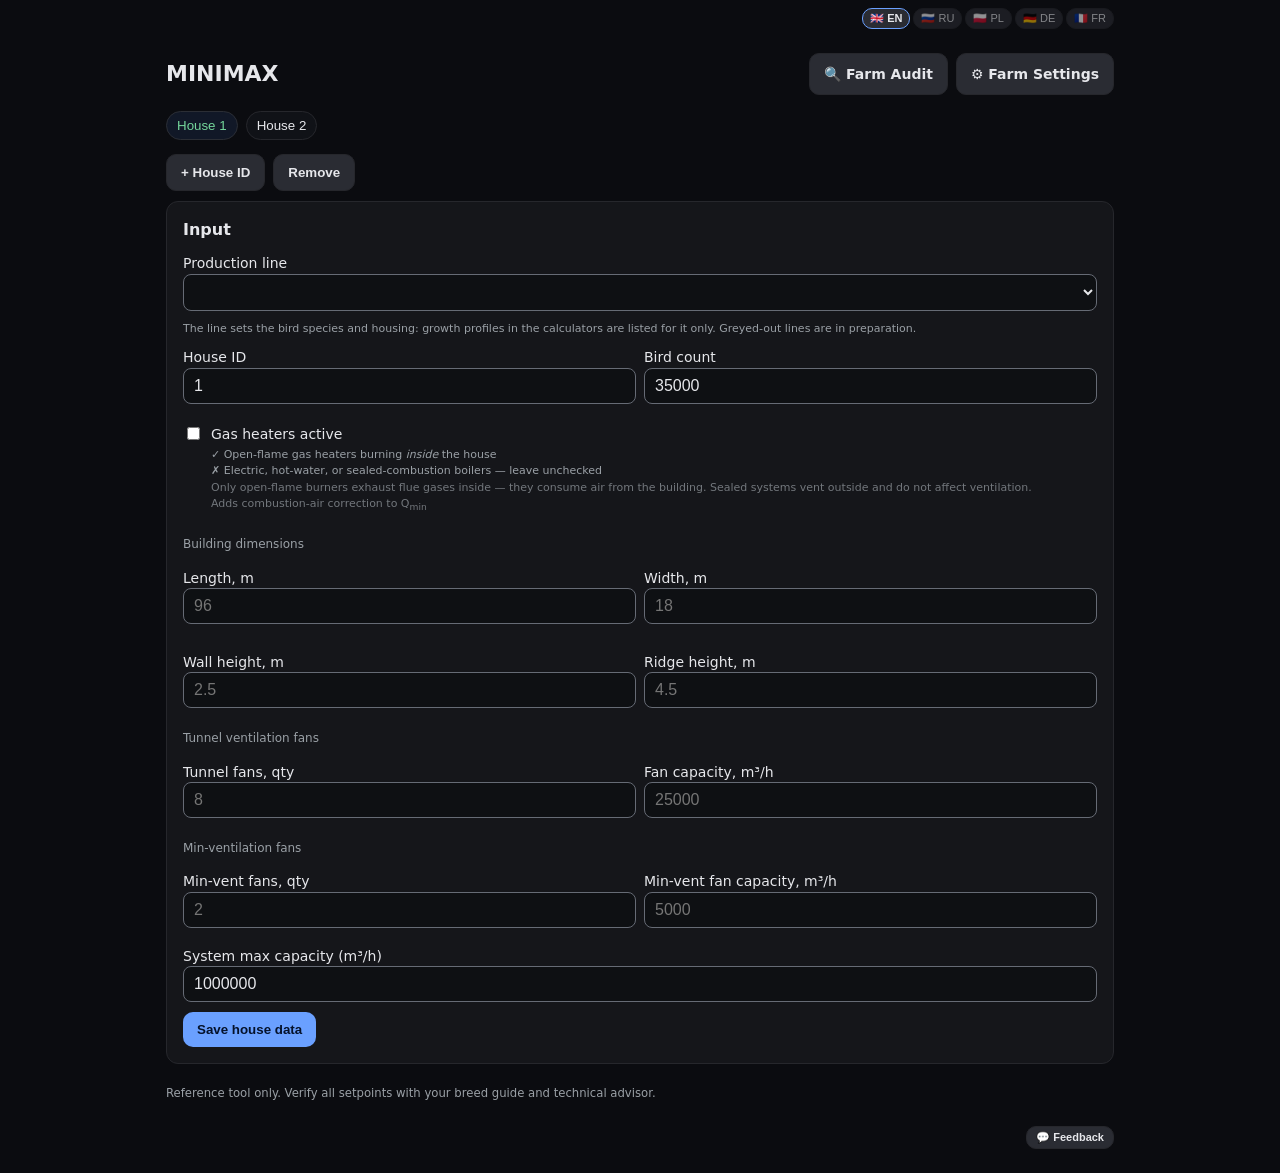
==== commit ad812790: "feat: add broiler_cages & layers_cages lines, layer pullet profiles, and remove repo footer link" ====
--- a/backend/app/static/index.html
+++ b/backend/app/static/index.html
@@ -38,7 +38,7 @@
     <!-- Content container -->
     <div id="contentContainer">
       <!-- Calc tab -->
-      <section id="calcContent" class="grid">
+      <section id="calcContent">
         <div class="card">
           <h2 data-i18n="input_h2">Input</h2>
           <label>
@@ -46,14 +46,16 @@
             <select id="production"></select>
           </label>
           <p class="muted fs-11 mt-4 mb-0 lh-1_5" data-i18n="production_hint">The line sets the bird species and housing.</p>
-          <label>
-            <span data-i18n="label_house_id">House ID</span>
-            <input id="house" type="text" data-i18n-placeholder="house_placeholder" placeholder="e.g. House A-1" />
-          </label>
-          <label>
-            <span data-i18n="label_bird_count">Bird count</span>
-            <input id="birds" type="text" data-num data-int inputmode="numeric" data-min="1" data-max="60000" required />
-          </label>
+          <div class="d-grid cols-2 gap-8">
+            <label>
+              <span data-i18n="label_house_id">House ID</span>
+              <input id="house" type="text" data-i18n-placeholder="house_placeholder" placeholder="e.g. House A-1" />
+            </label>
+            <label>
+              <span data-i18n="label_bird_count">Bird count</span>
+              <input id="birds" type="text" data-num data-int inputmode="numeric" data-min="1" data-max="200000" required />
+            </label>
+          </div>
 
           <!-- Heater checkbox with explanation -->
           <label class="inline ai-flex-start gap-8">
@@ -84,6 +86,24 @@
               <span data-i18n="label_height_ridge_idx">Ridge height, m</span>
               <input id="houseHeightRidge" type="text" data-num inputmode="decimal" data-min="1" data-max="20" placeholder="4.5" />
             </label>
+          </div>
+
+          <div id="cageDimsGroup" hidden>
+            <p class="muted fs-12 mt-12 mb-4" data-i18n="label_cage_dims_grp">Cage batteries (cross-section)</p>
+            <div class="field-row-3">
+              <label>
+                <span data-i18n="label_cage_rows_count">Rows, qty</span>
+                <input id="cageRowsCount" type="text" data-num data-int inputmode="numeric" data-min="1" data-max="20" placeholder="6" />
+              </label>
+              <label>
+                <span data-i18n="label_cage_row_width">Row width, m</span>
+                <input id="cageRowWidth" type="text" data-num inputmode="decimal" data-min="0.3" data-max="5" placeholder="1.4" />
+              </label>
+              <label>
+                <span data-i18n="label_cage_row_height">Row height, m</span>
+                <input id="cageRowHeight" type="text" data-num inputmode="decimal" data-min="0.5" data-max="10" placeholder="3.2" />
+              </label>
+            </div>
           </div>
 
           <div id="uaBadge" class="note-ok mt-8 py-6 px-12 fs-12" hidden></div>
@@ -130,11 +150,6 @@
 
     <footer>
       <small data-i18n="footer_text">Reference tool only. Verify all setpoints with your breed guide and technical advisor.</small>
-      <small class="muted d-block mt-4">
-        <span data-i18n="footer_see_also">Also see:</span>
-        <a href="https://github.com/MikeVances/PigMaxApp" target="_blank" class="c-muted">PigMaxApp</a>
-        — <span data-i18n="footer_related_pig">Pig house ventilation calculator</span>
-      </small>
     </footer>
   </main>
 
--- a/backend/app/static/styles.css
+++ b/backend/app/static/styles.css
@@ -110,7 +110,8 @@
 /* ─── Результаты ───────────────────────────────────────────────────────────── */
 .muted { color: var(--muted); }
 .result { display: grid; gap: 8px; }
-.kv { display: flex; justify-content: space-between; border: 1px solid var(--border); padding: 8px 10px; border-radius: var(--radius); background: var(--surface); }
+.kv { display: flex; justify-content: space-between; align-items: baseline; gap: 12px; border: 1px solid var(--border); padding: 8px 10px; border-radius: var(--radius); background: var(--surface); }
+.kv > :last-child { text-align: right; }
 .big { font-size: 22px; font-weight: 700; }
 .ok { color: var(--ok); }
 .warn { color: var(--warn); }
@@ -124,8 +125,8 @@
 .badge-very_leaky { background: var(--grade-4-bg); color: var(--grade-4); }
 
 .section-divider { border: 0; border-top: 1px solid var(--border); margin: 20px 0; }
-.field-row   { display: grid; grid-template-columns: 1fr 1fr; gap: 12px; }
-.field-row-3 { display: grid; grid-template-columns: 1fr 1fr 1fr; gap: 12px; }
+.field-row   { display: grid; grid-template-columns: 1fr 1fr; gap: 12px; align-items: end; }
+.field-row-3 { display: grid; grid-template-columns: 1fr 1fr 1fr; gap: 12px; align-items: end; }
 @media (max-width: 600px) {
   .field-row, .field-row-3 { grid-template-columns: 1fr; }
 }
@@ -242,7 +243,7 @@
 .d-block { display: block; }
 .d-flex { display: flex; }
 .d-grid { display: grid; }
-.cols-2 { grid-template-columns: 1fr 1fr; }
+.cols-2 { grid-template-columns: 1fr 1fr; align-items: end; }
 .cols-fit-150 { grid-template-columns: repeat(auto-fit,minmax(150px,1fr)); }
 .cols-fit-200 { grid-template-columns: repeat(auto-fit,minmax(200px,1fr)); }
 .cols-fit-220 { grid-template-columns: repeat(auto-fit,minmax(220px,1fr)); }
